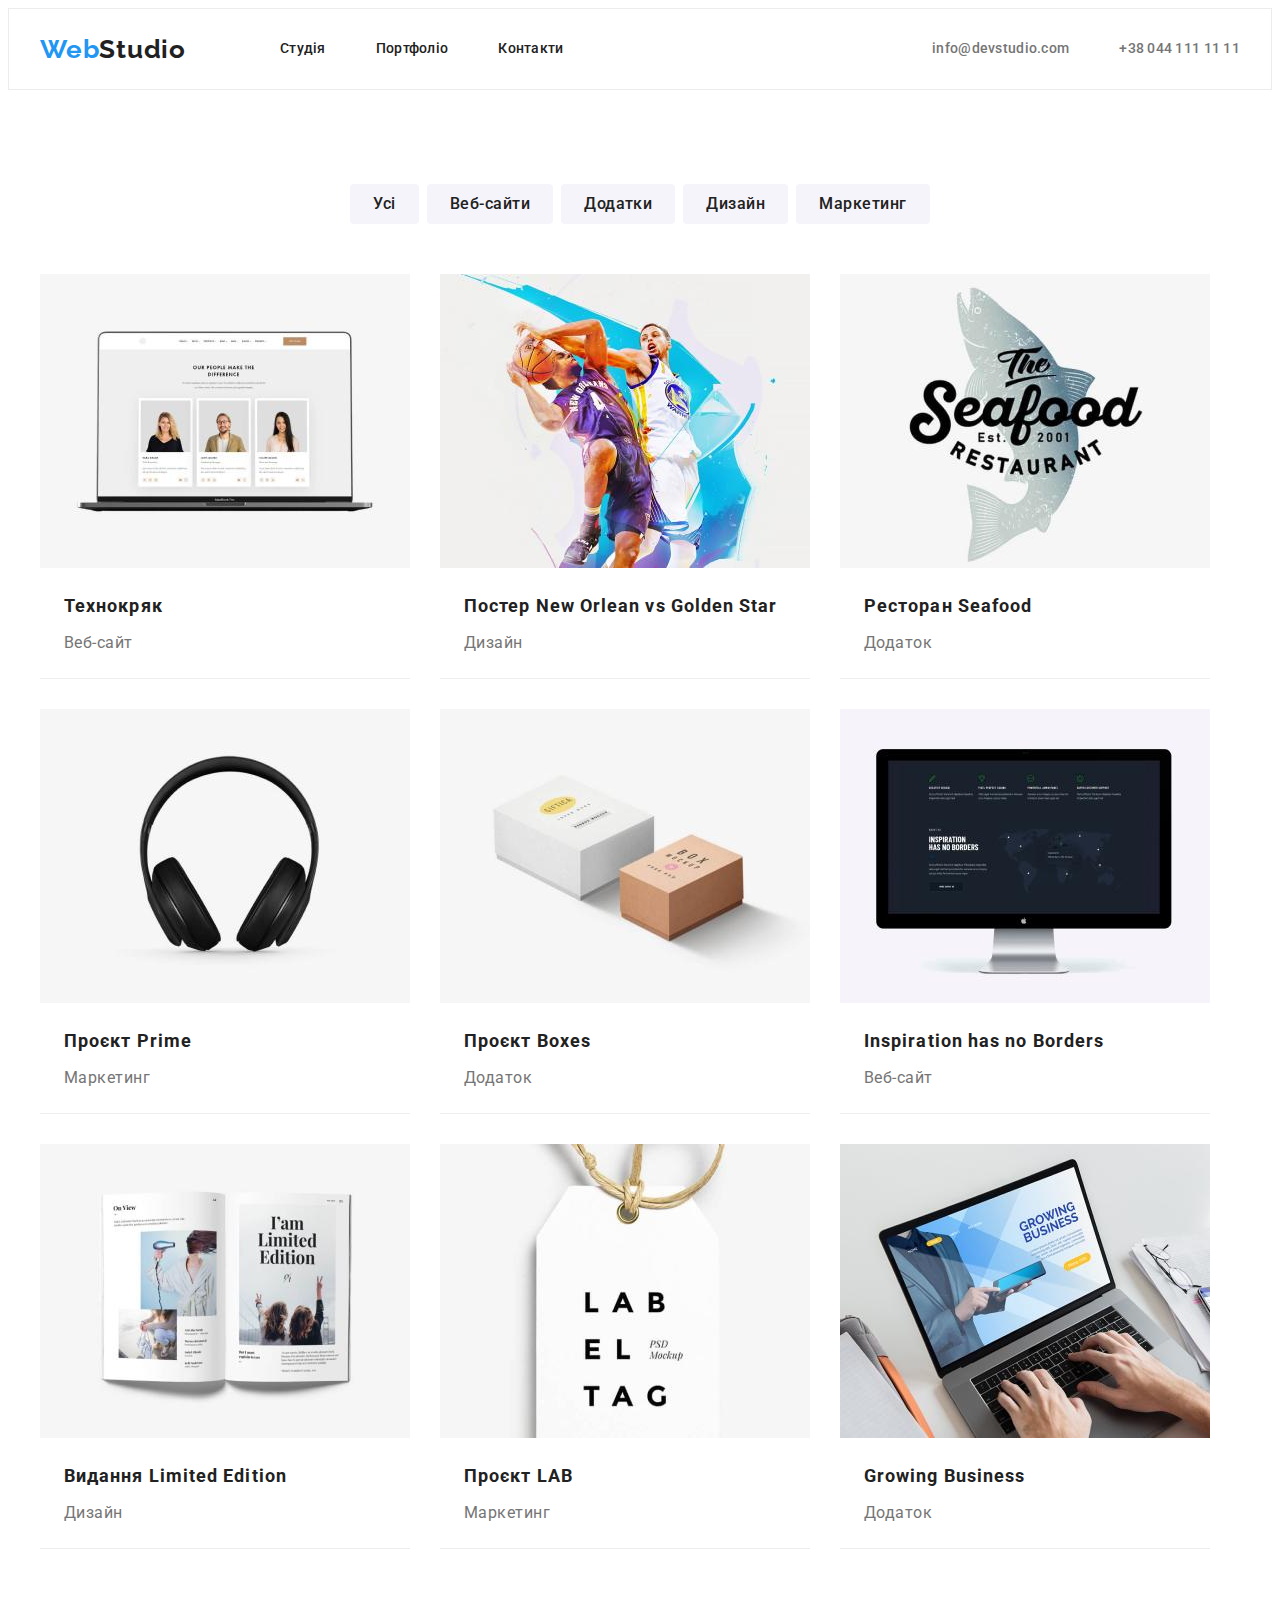
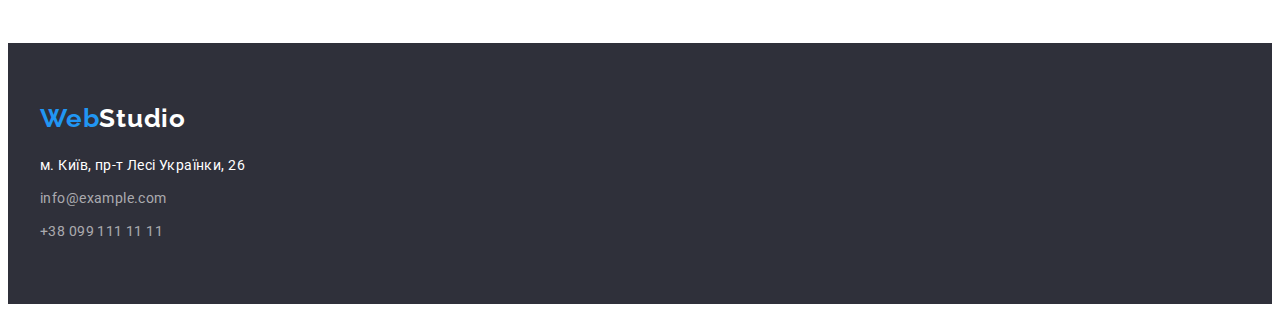
==== portfolio.html @ eccd3298 "new add" ====
<!DOCTYPE html>
<html lang="uk">
<head>
    <meta charset="UTF-8">
    <meta http-equiv="X-UA-Compatible" content="IE=edge">
    <meta name="viewport" content="width=device-width, initial-scale=1.0">
    <title>Document</title>
    <link rel="preconnect" href="https://fonts.googleapis.com">
<link rel="preconnect" href="https://fonts.gstatic.com" crossorigin>
<link href="https://fonts.googleapis.com/css2?family=Raleway:wght@700&family=Roboto:wght@400;500;700;900&display=swap" rel="stylesheet">
<link rel="stylesheet" href="./css/styles.css">
</head>

<body>
  <!--header-->
  <header class="page-header">
    <div class="container header">
      <a class="logo link" href="./index.html">Web<span class="logo-word">Studio</span></a>
      <nav class="navigation">          
               
          <ul class="menu list">
          <li class="menu-item">
            <a class="menu-link link" href="./index.html">Студія</a>
          </li>
          <li class="menu-item">
            <a class="menu-link link" href="./portfolio.html">Портфоліо</a>
          </li>
          <li class="menu-item">
            <a class="menu-link link" href="#Contacts">Контакти</a>
          </li>
        </ul>
      </nav>

      <ul class="contact-header list">
          <li>
              <a class="contact-mail contact-item link" href="mailto:info@devstudio.com">info@devstudio.com</a>
          </li>
          <li>
              <a class="contact-phone-number contact-item link" href="tel:+380441111111">+38 044 111 11 11</a>
          </li>  
      </ul>
    
    </div>
    </header>

  <!--main-->    
  <main>
          <section class="portfolio-works container section">
              <h2 class="
              vissually-hidden">Наші проекти</h2>

                  <ul class="btn-portfolio list">
                      <li class="btn-portfolio-item">
                        <button class= "modal-btn-portfolio" type="button">Усі</button>
                      </li>
                      <li class="btn-portfolio-item">
                        <button class= "modal-btn-portfolio" type="button">Веб-сайти</button> 
                      </li>
                      <li class="btn-portfolio-item">
                        <button class= "modal-btn-portfolio" type="button">Додатки</button> 
                      </li>
                      <li class="btn-portfolio-item">
                        <button class= "modal-btn-portfolio" type="button">Дизайн</button> 
                      </li>
                      <li class="btn-portfolio-item">
                        <button class= "modal-btn-portfolio" type="button">Маркетинг</button>  
                      </li>
                  </ul>                             


                  <ul class="portfol-list list">
                      <li class="portfol-list-item">
                        <img
                        src="./images/portfolio/portfolio-img-1.jpg"
                        alt="веб-сайт"
                        width="370"
                        height="294"
                        />
                        <div class="portfolio-caption">
                        <h3 class="titel-portfolio">Технокряк</h3>
                        <p class="about-text-portfolio">Веб-сайт</p>
                        </div>
                      </li >
                      <li class="portfol-list-item">
                        <img
                        src="./images/portfolio/portfolio-img-2.jpg"
                        alt="баскетболисты"
                        width="370"
                        height="294"
                        />
                        <div class="portfolio-caption">
                        <h3 class="titel-portfolio">Постер<span lang="en"> New Orlean vs Golden Star</span></h3>
                        <p class="about-text-portfolio">Дизайн</p>
                        </div>
                      </li>
                      <li class="portfol-list-item">
                        <img
                        src="./images/portfolio/portfolio-img-3.jpg"
                        alt="эмблема"
                        width="370"
                        height="294"
                        />
                        <div class="portfolio-caption">
                        <h3 class="titel-portfolio">Ресторан<span lang="en"> Seafood</span></h3>
                        <p class="about-text-portfolio">Додаток</p>
                        </div>
                      </li>
                      <li class="portfol-list-item">
                        <img
                        src="./images/portfolio/portfolio-img-4.jpg"
                        alt="наушники"
                        width="370"
                        height="294"
                        />
                        <div class="portfolio-caption">
                        <h3 class="titel-portfolio">Проєкт <span lang="en">Prime</span></h3>
                        <p class="about-text-portfolio">Маркетинг</p>
                        </div>
                      </li>
                      <li class="portfol-list-item">
                        <img
                        src="./images/portfolio/portfolio-img-5.jpg"
                        alt="коробки"
                        width="370"
                        height="294"
                        />
                        <div class="portfolio-caption">
                        <h3 class="titel-portfolio">Проєкт <span lang="en">Boxes</span></h3>
                        <p class="about-text-portfolio">Додаток</p>
                        </div>
                      </li>
                      <li class="portfol-list-item">
                        <img
                        src="./images/portfolio/portfolio-img-6.jpg"
                        alt="монитор"
                        width="370"
                        height="294"
                        />
                        <div class="portfolio-caption">
                        <h3  class="titel-portfolio" lang="en">Inspiration has no Borders</h3>
                        <p class="about-text-portfolio">Веб-сайт</p>
                        </div>
                      </li>
                      <li class="portfol-list-item">
                        <img
                        src="./images/portfolio/portfolio-img-7.jpg"
                        alt="книга"
                        width="370"
                        height="294"
                        />
                        <div class="portfolio-caption">
                        <h3 class="titel-portfolio">Видання <span lang="en">Limited Edition</span></h3>
                        <p class="about-text-portfolio">Дизайн</p>
                        </div>
                      </li>
                      <li class="portfol-list-item">
                        <img
                        src="./images/portfolio/portfolio-img-8.jpg"
                        alt="бирка"
                        width="370"
                        height="294"
                        />
                        <div class="portfolio-caption">
                        <h3 class="titel-portfolio">Проєкт <span lang="en">LAB</span></h3>
                        <p class="about-text-portfolio">Маркетинг</p>
                        </div>
                      </li>
                      <li class="portfol-list-item">
                        <img
                        src="./images/portfolio/portfolio-img-9.jpg"
                        alt="ноутбук"
                        width="370"
                        height="294"
                        />
                        <div class="portfolio-caption">
                        <h3  class="titel-portfolio" lang="en">Growing Business</h3>
                        <p class="about-text-portfolio">Додаток</p>
                        </div>
                      </li>
                  </ul>
          </section>
      </main>


      <footer class="page-footer">
      <div class="container">
      <a class="logo link" href="">Web<span class="logo-word-footer">Studio</span></a>
        <address class="footer-address">
          <ul class="contact-list link list">
            <li class="contact-list-item">
              <a class="contact-list-adress link"
                href="https://goo.gl/maps/PHv1CYp5BCuV5UhP9"
                target="_blank"
                rel="noopener noreferrer"
                >м. Київ, пр-т Лесі Українки, 26</a>
            </li>
            <li class="contact-list-item">
                <a class="contact-list-link link" href="mailto:info@example.com">info@example.com</a>
            </li>
            <li class="contact-list-item">
              <a  class="contact-list-link link" href="tel:+380991111111">+38 099 111 11 11</a>
            </li>
          </ul>
        </address>
        </div>
    </footer> 
</body>
</html>
---- css/styles.css ----
*,
*::before,
*::after {
  box-sizing: border-box;
}

:root {
    --primary-font-family: 'Roboto', sans-serif;
    --secondary-font-family: 'Raleway', sans-serif;
    --primary-color: #212121;
    --secondary-color:  #757575;
    --accent-color: #2196F3;
    --primary-white-color: #FFFFFF;

}
.link {
    text-decoration: none;
  }
  
  .list {
    list-style: none;
  }

  body {
    font-family: var(--primary-font-family);
    background-color: #FFFFFF;

  }

  .container {
    width: 1230px;
    padding-left: 15px;
    padding-right: 15px;
    margin-left: auto;
    margin-right: auto;

  }

  h1, h2, h3, p, ul {
    margin: 0;
    padding: 0;
    
  }
  .section {
    padding-top: 94px;
    padding-bottom: 94px;
  }

  img {
    display: block;
    max-width: 100%;
    height: auto;
  }
  /* ============= COMPONENTS ============= */
  .titel{
    font-weight: 700;
    font-size: 14px;
    line-height:1.14;
    letter-spacing: 0.03em;
    text-transform: uppercase;
    color: var(--primary-color);
   
  }
  .about-text {
    font-weight: 400;
    font-size: 14px;
    line-height: 1.71;  
    letter-spacing: 0.03em;
    color: var(--secondary-color);
  }

  .suptitel {
    font-weight: 700;
    font-size: 36px;
    line-height: 1.17;
    text-align: center;
    letter-spacing: 0.03em;
    color: var(--primary-color);
    
  }
  .vissually-hidden {
    position: absolute;
    white-space: nowrap;
    width: 1px;
    height: 1px;
    overflow: hidden;
    border: 0;
    padding: 0;
    clip: rect(0 0 0 0);
    clip-path: inset(50%);
    margin: 1px;

  }
  /* ============= COMPONENTS ============= */
  /* ============= HEADER ============= */
  .page-header {
    border: 1px solid #ECECEC;
  }
  
  .header {
    display: flex;
    align-items: center;
  }

  .logo {
    display: inline-block;
    padding-top: 24px;
    padding-bottom: 24px;
    margin-right: 94px;
    font-family: var(--secondary-font-family);
    font-weight: 700;
    font-size: 26px;
    line-height: 1.19;  
    letter-spacing: 0.03em;
    color:var(--accent-color);
  }
  .logo-word {
    color: var(--primary-color);
  }

  .menu {
    display: flex;
      }

  .menu .menu-item:not(:last-child) {
    margin-right: 50px;
  }
  
  
  .menu-link {
    display: block;
    padding-top: 32px;
    padding-bottom: 32px;

    font-weight: 500;
    font-size: 14px;
    line-height: 1.14;
    letter-spacing: 0.02em;
    color: var(--primary-color);
  }
  .menu-link:hover,
  .menu-link:focus {
    color: var(--accent-color);
  }

  .contact-header {
    display: flex;
    margin-left: auto;
  }

  .contact-item {
    display: block;
    padding-top: 32px;
    padding-bottom: 32px;
   margin-right: 50px;
  }

  /*.contact-item:not(:last-child) {
    margin-right: 0;
  }*/

  .contact-mail {
    font-weight: 500;
    font-size: 14px;
    line-height: 1.14;
    letter-spacing: 0.02em;
    color: var(--secondary-color);
  }
  .contact-mail:hover,
  .contact-mail:focus {
    color: var(--accent-color);  
  }

  .contact-phone-number {
    margin-right: 0;

    font-weight: 500;
    font-size: 14px;
    line-height: 1.14;
    letter-spacing: 0.02em;
    color: var(--secondary-color); 
  }
  .contact-phone-number:hover,
  .contact-phone-number:focus {
  color: var(--accent-color);
  }
  /* ============= HEADER ============= */
  
  

  /* ============= HERO ============= */
  .hero {
    background-color: #2F303A;
    
  }

  .hero-title {
    margin-bottom: 30px;
    font-weight: 900;
    font-size: 44px;
    line-height: 1.36;
    text-align: center;
    letter-spacing: 0.06em;  
    text-transform: uppercase;
    color: var(--primary-white-color);
  }
  .modal-btn {
    display: inline-block;
    border-radius: 4px;
    padding: 10px 32px;
    border: 1px solid transparent;
    margin: auto;

    font-family: var(--primary-font-family);
    font-weight: 700;
    font-size: 16px;
    line-height: 1.88;
    display: flex;
    align-items: center;
    text-align: center;
    letter-spacing: 0.06em;
    cursor: pointer;

    background-color: var(--accent-color);
    color: var(--primary-white-color);
  }

  .modal-btn:hover,
  .modal-btn:focus {
    background-color:#188CE8;
    font-family: var(--primary-font-family);
  
  }

  
 

  /* ============= HIDDEN ============= */
  .hidden {
    padding-bottom: 0;
  }
 .hidden-list {
    display: flex;
  }
  .hidden-list h3 {
    margin-bottom: 10px;
  }
  .hidden-list .hidden-item:not(:last-child) {
    margin-right: 30px;

  }
  /*============== WORK ==============*/
 .work h2 {
  margin-bottom: 50px;
 }
 .work-list {
  display: flex;
  justify-content: space-between;
 }

  /*============= TEAM ===============*/
    .team {
      background-color: #F5F4FA;
    }
    .team h2 {
      margin-bottom: 50px;

    }
    .team li {
      background-color: var(--primary-white-color);
    }
    .titel-team {
    font-style: normal;
    font-weight: 500;
    font-size: 16px;
    line-height: 1.19;
    text-align: center;
    letter-spacing: 0.03em;
    }
    .about-text-team {
    font-style: normal;
    font-weight: 400;
    font-size: 16px;
    line-height: 1.19;
    text-align: center;
    letter-spacing: 0.03em;
    color: var(--secondary-color);
    }
    .team-list {
      display: flex;
    }
    .team-list .team-item:not(:last-child) {
      margin-right: 30px;
    }

    .team-caption {
      padding-top: 30px;
      padding-bottom: 30px;
    }
    .team-caption h3 {
      padding-bottom: 10px;
    }

  /* ============= FOOTER ============= */
    .page-footer{
      background-color: #2F303A;

    }
  .logo-word-footer {
      
      color: var(--primary-white-color);
      
    }
    .contact-list-adress{
      font-family: 'Roboto';
      font-style: normal;
      font-weight: 400;
      font-size: 14px;
      line-height: 1.71;
      letter-spacing: 0.03em;
      color: var(--primary-white-color)
    }
    .contact-list-link {
        font-weight: 400;
        font-style: normal;
        font-size: 14px;
        line-height: 1.71;
        letter-spacing: 0.03em;
        
        color: rgba(255, 255, 255, 0.6);
    }
    
  /* ============= FOOTER ============= */
  .page-footer {
    padding-top: 60px;
    padding-bottom: 60px;
  }
  .page-footer .logo {
    padding: 0;
    margin-right: 0;
    margin-bottom: 20px;
  }
  .contact-list-item {
    display: block;
  }
  .contact-list-item:not(:last-child) {
    margin-bottom: 9px;
  }

  /*=============PORTFOLIO============*/
  .btn-portfolio {
    display: flex;
    margin-bottom: 50px;
    justify-content: center;
    /*margin-right: auto;
    margin-left: auto;*/
  }

  .btn-portfolio-item:not(:last-child) {
    margin-right: 8px;
  }

  .modal-btn-portfolio {
    display: inline-block;
    border-radius: 4px;
    padding: 6px 22px;
    border: 1px solid transparent;
    margin: auto;

    font-family: var(--primary-font-family);
    font-weight: 500;
    font-size: 16px;
    line-height: 1.63;  
    text-align: center;
    letter-spacing: 0.03em;
    cursor: pointer;
    color: var(--primary-color);
    font-family: var(--primary-font-family);
    background-color: #F5F4FA;

  }
  .modal-btn-portfolio:hover,
  .modal-btn-portfolio:focus {
    background-color: var(--accent-color);
    color: var(--primary-white-color);  
  }

  .titel-portfolio {
    font-style: normal;
    font-weight: 700;
    font-size: 18px;
    line-height: 2;
    letter-spacing: 0.06em;
    color: var(--primary-color);

  }
  .about-text-portfolio {
    font-style: normal;
    font-weight: 400;
    font-size: 16px;
    line-height: 1.88;
    letter-spacing: 0.03em;
    color: var(--secondary-color);
  }
  
  .portfol-list {
    display: flex;
    flex-wrap: wrap;
  }
  .portfol-list-item {
    width: 370px;
    
  }
  .portfol-list-item:not(:nth-child(3n)) {
    margin-right: 30px;
  }

  .portfol-list-item:not(:nth-last-child(-n+3)) {
    margin-bottom: 30px;
  }

  .portfolio-caption {
    padding: 20px 24px;
    border-bottom: 1px solid #eeeeee;
    width: 370px;
  }
  .portfolio-caption h3 {
    margin-bottom: 4px;
  }
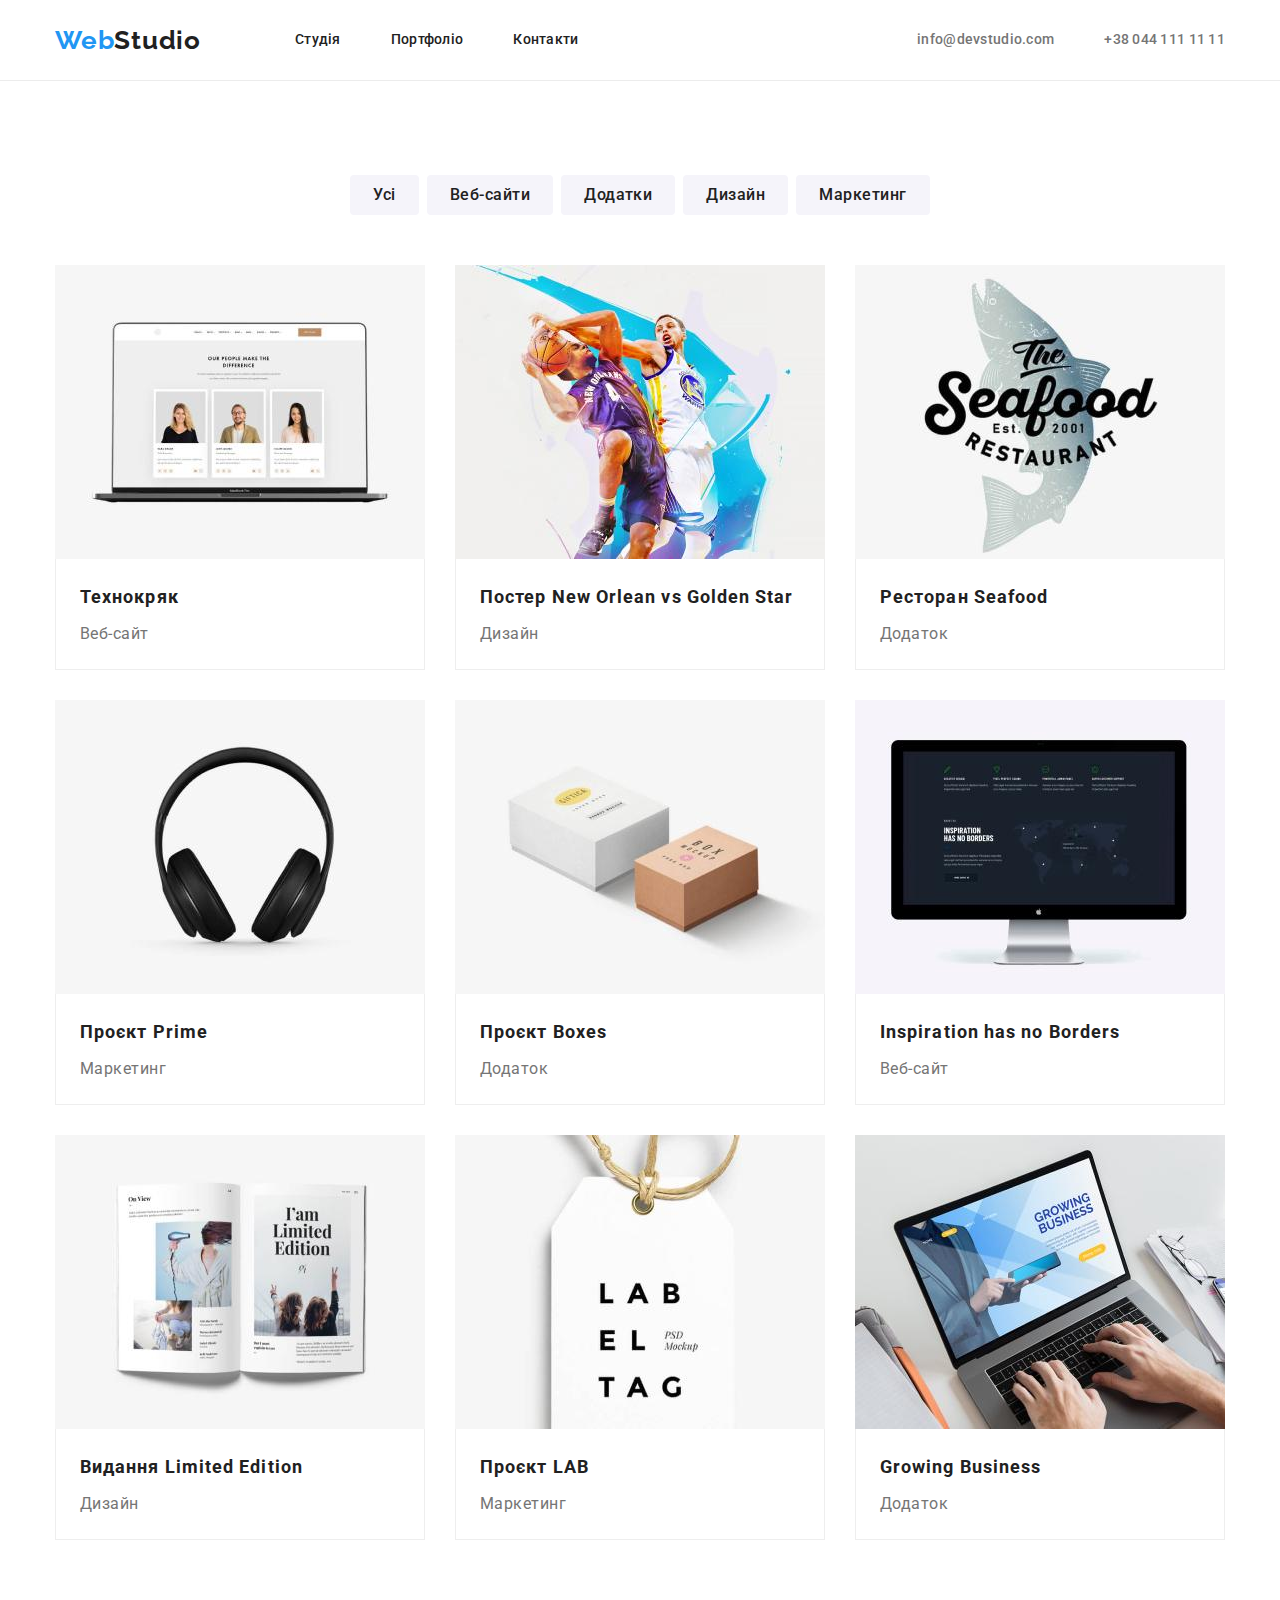
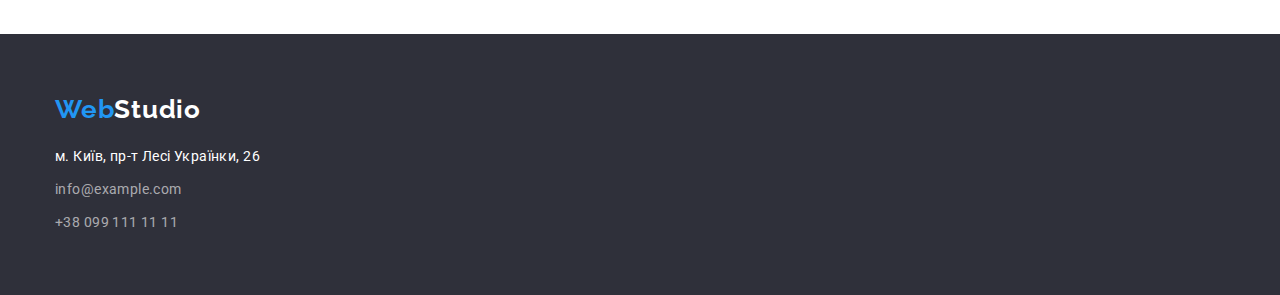
==== commit 6b7e0cfd: "error correction" ====
--- a/portfolio.html
+++ b/portfolio.html
@@ -1,14 +1,15 @@
 <!DOCTYPE html>
 <html lang="uk">
-<head>
+  <head>
     <meta charset="UTF-8">
     <meta http-equiv="X-UA-Compatible" content="IE=edge">
     <meta name="viewport" content="width=device-width, initial-scale=1.0">
     <title>Document</title>
     <link rel="preconnect" href="https://fonts.googleapis.com">
-<link rel="preconnect" href="https://fonts.gstatic.com" crossorigin>
-<link href="https://fonts.googleapis.com/css2?family=Raleway:wght@700&family=Roboto:wght@400;500;700;900&display=swap" rel="stylesheet">
-<link rel="stylesheet" href="./css/styles.css">
+    <link rel="preconnect" href="https://fonts.gstatic.com" crossorigin>
+    <link href="https://fonts.googleapis.com/css2?family=Raleway:wght@700&family=Roboto:wght@400;500;700;900&display=swap" rel="stylesheet">
+    <link rel="stylesheet" href="https://cdnjs.cloudflare.com/ajax/libs/modern-normalize/1.1.0/modern-normalize.min.css">
+    <link rel="stylesheet" href="./css/styles.css">
 </head>
 
 <body>
@@ -45,9 +46,9 @@
 
   <!--main-->    
   <main>
-          <section class="portfolio-works container section">
-              <h2 class="
-              vissually-hidden">Наші проекти</h2>
+          <section class="portfolio-works section">
+            <div class="container">
+              <h2 class="vissually-hidden">Наші проекти</h2>
 
                   <ul class="btn-portfolio list">
                       <li class="btn-portfolio-item">
@@ -178,6 +179,7 @@
                         </div>
                       </li>
                   </ul>
+            </div>     
           </section>
       </main>
 
--- a/css/styles.css
+++ b/css/styles.css
@@ -29,7 +29,7 @@
   }
 
   .container {
-    width: 1230px;
+    width: 1200px;
     padding-left: 15px;
     padding-right: 15px;
     margin-left: auto;
@@ -95,7 +95,7 @@
   /* ============= COMPONENTS ============= */
   /* ============= HEADER ============= */
   .page-header {
-    border: 1px solid #ECECEC;
+    border-bottom: 1px solid #ECECEC;
   }
   
   .header {
@@ -192,17 +192,21 @@
   /* ============= HERO ============= */
   .hero {
     background-color: #2F303A;
-    
+    padding-top: 200px;
+    padding-bottom: 200px;
   }
 
   .hero-title {
-    margin-bottom: 30px;
+    max-width: 696px;
+    margin: 0 auto 30px;
+
     font-weight: 900;
     font-size: 44px;
     line-height: 1.36;
     text-align: center;
     letter-spacing: 0.06em;  
     text-transform: uppercase;
+
     color: var(--primary-white-color);
   }
   .modal-btn {
@@ -250,6 +254,11 @@
     margin-right: 30px;
 
   }
+  
+  .hidden-item {
+    flex-basis: calc((100%-90px)/4);
+  }
+
   /*============== WORK ==============*/
  .work h2 {
   margin-bottom: 50px;
@@ -299,7 +308,7 @@
       padding-bottom: 30px;
     }
     .team-caption h3 {
-      padding-bottom: 10px;
+      margin-bottom: 10px;
     }
 
   /* ============= FOOTER ============= */
@@ -353,13 +362,14 @@
     display: flex;
     margin-bottom: 50px;
     justify-content: center;
+    gap: 8px;
     /*margin-right: auto;
     margin-left: auto;*/
   }
 
-  .btn-portfolio-item:not(:last-child) {
+  /*.btn-portfolio-item:not(:last-child) {
     margin-right: 8px;
-  }
+  }*/
 
   .modal-btn-portfolio {
     display: inline-block;
@@ -407,22 +417,26 @@
   .portfol-list {
     display: flex;
     flex-wrap: wrap;
-  }
+    gap: 30px;
+  }
+
   .portfol-list-item {
     width: 370px;
     
   }
-  .portfol-list-item:not(:nth-child(3n)) {
+  
+  /*.portfol-list-item:not(:nth-child(3n)) {
     margin-right: 30px;
   }
 
   .portfol-list-item:not(:nth-last-child(-n+3)) {
     margin-bottom: 30px;
-  }
+  }*/
 
   .portfolio-caption {
     padding: 20px 24px;
-    border-bottom: 1px solid #eeeeee;
+    border: 1px solid #eeeeee;
+    border-top: none;
     width: 370px;
   }
   .portfolio-caption h3 {
